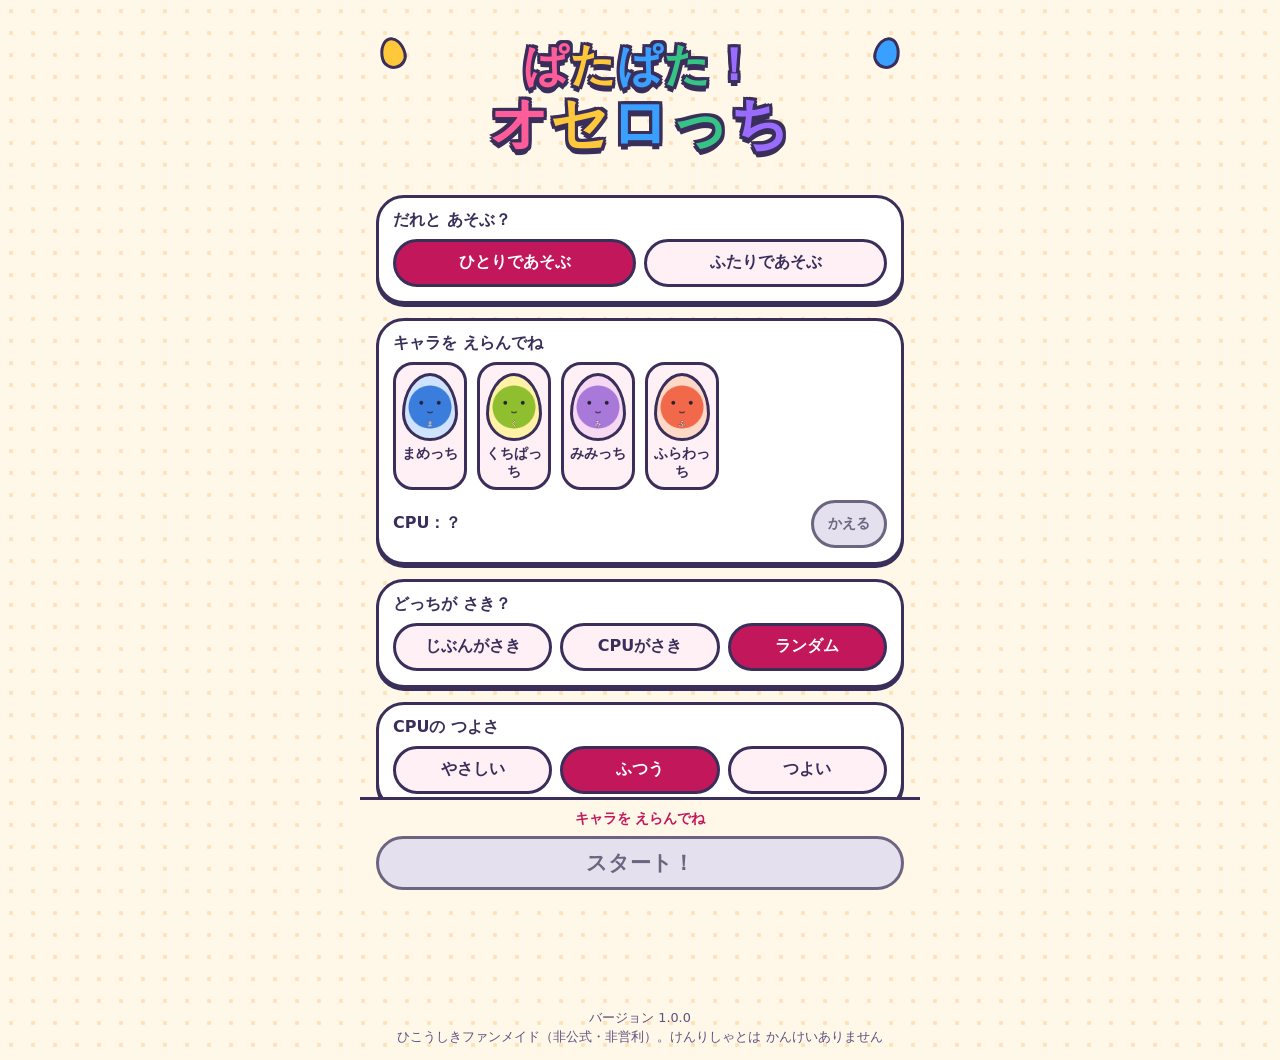
==== index.html @ 3e0c2473 "feat: 画面骨格とトップ画面を実装 Co-Authored-By: Claude Opus 5.5 <noreply@anthropic.com>" ====
<!DOCTYPE html>
<html lang="ja">
<head>
<meta charset="utf-8">
<meta name="viewport" content="width=device-width, initial-scale=1, viewport-fit=cover">
<link rel="icon" href="data:,">
<title>ぱたぱた！オセロっち</title>
<link rel="stylesheet" href="css/theme.css">
<link rel="stylesheet" href="css/base.css">
<link rel="stylesheet" href="css/top.css">
</head>
<body>
<main id="screen-top" class="screen"></main>
<main id="screen-game" class="screen" hidden></main>
<div id="modal-root"></div>
<script src="js/core/namespace.js"></script>
<script src="js/core/event-bus.js"></script>
<script src="js/core/storage.js"></script>
<script src="js/config/version.js"></script>
<script src="js/config/constants.js"></script>
<script src="js/data/characters.js"></script>
<script src="js/data/rulesets.js"></script>
<script src="js/engine/reversi-engine.js"></script>
<script src="js/engine/reversi-ai.js"></script>
<script src="js/game/reaction-engine.js"></script>
<script src="js/game/line-picker.js"></script>
<script src="js/game/game-controller.js"></script>
<script src="js/audio/sound-synthesizer.js"></script>
<script src="js/ui/character-manager.js"></script>
<script src="js/ui/effects.js"></script>
<script src="js/ui/ui-manager.js"></script>
<script src="js/main.js"></script>
<script>
  // Temporary: main.js is not implemented yet.
  Otc.UI.init({ onStart: function () {}, onResume: function () {}, onSoundToggle: function () {} });
</script>
</body>
</html>
---- css/theme.css ----
/* Theme variables. Every other CSS file uses only these (change the look here). */
:root {
  /* Pastel base */
  --bg: #fff7e8;
  --bg-dot: #ffe3b8;
  --surface: #ffffff;
  --surface-sub: #fff0f6;
  --ink: #3a2f5a;
  --ink-sub: #5d5280;
  --outline: #3a2f5a;

  /* Vivid accents */
  --accent-pink: #ff5c9a;
  --accent-blue: #3aa0ff;
  --accent-yellow: #ffc83a;
  --accent-green: #36c486;
  --accent-purple: #9a6bff;
  --on-accent: #3a2f5a;
  --on-accent-strong: #ffffff;
  --accent-pink-strong: #c2185b;

  /* Selection / state */
  --selected: #c2185b;
  --selected-bg: #ffe0ec;
  --disabled-bg: #e4e0ee;
  --disabled-ink: #6c6580;

  /* Board (used by the game screen) */
  --board: #8fe3c0;
  --board-line: #ffffff;
  --disc-black: #3a2f5a;
  --disc-white: #ffffff;

  /* Shape */
  --radius-s: 12px;
  --radius-m: 20px;
  --radius-l: 28px;
  --radius-round: 999px;
  --border-w: 3px;

  /* Shadow */
  --shadow-s: 0 3px 0 var(--outline);
  --shadow-m: 0 5px 0 var(--outline);
  --shadow-soft: 0 8px 20px rgba(58, 47, 90, 0.18);

  /* Animation times */
  --t-press: 90ms;
  --t-ui: 180ms;
  --t-pop: 600ms;
  --t-flip: 400ms;

  /* Font */
  --font: "Hiragino Maru Gothic ProN", "M PLUS Rounded 1c", "Yu Gothic UI", system-ui, sans-serif;

  /* Sizes */
  --tap-min: 48px;
  --content-max: 560px;
}
---- css/base.css ----
* { box-sizing: border-box; }
html, body {
  margin: 0;
  height: 100%;
}
body {
  font-family: var(--font);
  color: var(--ink);
  background-color: var(--bg);
  background-image: radial-gradient(var(--bg-dot) 2px, transparent 2.5px);
  background-size: 22px 22px;
  touch-action: manipulation;
  -webkit-text-size-adjust: 100%;
  -webkit-tap-highlight-color: transparent;
}
[hidden] { display: none !important; }

.screen {
  min-height: 100vh;
  min-height: 100dvh;
  padding-top: env(safe-area-inset-top);
  padding-right: env(safe-area-inset-right);
  padding-bottom: env(safe-area-inset-bottom);
  padding-left: env(safe-area-inset-left);
}

/* Puni-button: thick outline, squishes when pressed */
.btn {
  font: inherit;
  font-weight: 800;
  color: var(--on-accent);
  background: var(--accent-yellow);
  border: var(--border-w) solid var(--outline);
  border-radius: var(--radius-round);
  box-shadow: var(--shadow-m);
  min-width: var(--tap-min);
  min-height: var(--tap-min);
  padding: 8px 20px;
  cursor: pointer;
  touch-action: manipulation;
  transition: transform var(--t-press) ease, box-shadow var(--t-press) ease;
}
.btn:active:not(:disabled) {
  transform: scale(0.94, 0.88) translateY(3px);
  box-shadow: 0 1px 0 var(--outline);
}
.btn:focus-visible, .choice:focus-visible, .card:focus-visible {
  outline: 4px solid var(--accent-blue);
  outline-offset: 3px;
}
.btn:disabled {
  background: var(--disabled-bg);
  color: var(--disabled-ink);
  border-color: var(--disabled-ink);
  box-shadow: none;
  cursor: not-allowed;
}
.btn-main { background: var(--accent-pink-strong); color: var(--on-accent-strong); font-size: 1.3rem; padding: 10px 28px; }
.btn-sub { background: var(--accent-green); }
.btn-small { padding: 6px 14px; font-size: 0.9rem; box-shadow: var(--shadow-s); }

/* Modal */
#modal-root:empty { display: none; }
.modal-back {
  position: fixed;
  inset: 0;
  z-index: 100;
  display: flex;
  align-items: center;
  justify-content: center;
  padding: 16px;
  background: rgba(58, 47, 90, 0.55);
}
.modal {
  width: 100%;
  max-width: 420px;
  max-height: 90dvh;
  overflow-y: auto;
  background: var(--surface);
  border: var(--border-w) solid var(--outline);
  border-radius: var(--radius-l);
  box-shadow: var(--shadow-soft);
  padding: 20px;
}
.modal h2 { margin: 0 0 12px; font-size: 1.3rem; text-align: center; }
.modal ul { margin: 0 0 16px; padding-left: 1.2em; line-height: 1.8; }
.modal .modal-actions { display: flex; justify-content: center; gap: 12px; }

@media (prefers-reduced-motion: reduce) {
  * { animation: none !important; transition: none !important; }
}
---- css/top.css ----
#screen-top { display: flex; justify-content: center; }
.top-wrap {
  width: 100%;
  max-width: var(--content-max);
  padding: 12px 16px 0;
  display: flex;
  flex-direction: column;
  gap: 14px;
}

/* Pop logo made of CSS */
.logo { text-align: center; padding: 6px 0 2px; position: relative; }
.logo-line { display: block; font-weight: 900; line-height: 1.15; letter-spacing: 0.02em; }
.logo-line.l1 { font-size: clamp(1.9rem, 9vw, 2.8rem); }
.logo-line.l2 { font-size: clamp(2.3rem, 11vw, 3.6rem); }
.logo-ch {
  display: inline-block;
  text-shadow:
    -3px -3px 0 var(--outline), 3px -3px 0 var(--outline), -3px 3px 0 var(--outline), 3px 3px 0 var(--outline),
    0 -3px 0 var(--outline), 0 3px 0 var(--outline), -3px 0 0 var(--outline), 3px 0 0 var(--outline),
    0 6px 0 var(--outline);
  animation: logo-pop var(--t-pop) ease-out both, logo-bob 2.4s ease-in-out infinite;
  animation-delay: calc(var(--i) * 60ms), calc(1s + var(--i) * 120ms);
}
.logo-ch.c0 { color: var(--accent-pink); }
.logo-ch.c1 { color: var(--accent-yellow); }
.logo-ch.c2 { color: var(--accent-blue); }
.logo-ch.c3 { color: var(--accent-green); }
.logo-ch.c4 { color: var(--accent-purple); }
.logo-egg {
  position: absolute; top: 4px; width: 26px; height: 32px;
  border: var(--border-w) solid var(--outline);
  border-radius: 50% 50% 50% 50% / 60% 60% 40% 40%;
}
.logo-egg.left { left: 4px; transform: rotate(-14deg); background: var(--accent-yellow); }
.logo-egg.right { right: 4px; transform: rotate(14deg); background: var(--accent-blue); }
.logo img { max-width: 100%; max-height: 120px; }
@keyframes logo-pop {
  0% { transform: scale(0) rotate(-20deg); opacity: 0; }
  70% { transform: scale(1.25) rotate(6deg); opacity: 1; }
  100% { transform: scale(1) rotate(0); opacity: 1; }
}
@keyframes logo-bob {
  0%, 100% { transform: translateY(0); }
  50% { transform: translateY(-4px); }
}

/* Section panel */
.panel {
  background: var(--surface);
  border: var(--border-w) solid var(--outline);
  border-radius: var(--radius-l);
  box-shadow: var(--shadow-s);
  padding: 12px 14px 14px;
}
.panel-title { margin: 0 0 8px; font-size: 1rem; font-weight: 800; color: var(--ink); }
.panel-note { margin: 8px 0 0; font-size: 0.9rem; color: var(--ink-sub); }

/* Choice buttons (radio-like) */
.choices { display: flex; flex-wrap: wrap; gap: 8px; }
.choice {
  flex: 1 1 0;
  min-width: 0;
  min-height: var(--tap-min);
  font: inherit;
  font-weight: 800;
  color: var(--ink);
  background: var(--surface-sub);
  border: var(--border-w) solid var(--outline);
  border-radius: var(--radius-round);
  padding: 6px 6px;
  cursor: pointer;
  touch-action: manipulation;
  transition: transform var(--t-press) ease;
}
.choice:active:not(:disabled) { transform: scale(0.94, 0.88); }
.choice[aria-checked="true"] { background: var(--selected); color: var(--on-accent-strong); }
.choice:disabled {
  background: var(--disabled-bg);
  color: var(--disabled-ink);
  border-color: var(--disabled-ink);
  cursor: not-allowed;
}
.choice[aria-checked="true"]:disabled { background: var(--disabled-ink); color: var(--disabled-bg); }

/* Character cards */
.cards { display: grid; grid-template-columns: repeat(auto-fill, minmax(68px, 1fr)); gap: 10px; }
.card {
  font: inherit;
  display: flex;
  flex-direction: column;
  align-items: center;
  gap: 4px;
  padding: 8px 4px 6px;
  color: var(--ink);
  background: var(--surface-sub);
  border: var(--border-w) solid var(--outline);
  border-radius: var(--radius-m);
  cursor: pointer;
  touch-action: manipulation;
  transition: transform var(--t-press) ease;
}
.card:active:not(:disabled) { transform: scale(0.94, 0.9); }
.card-img {
  width: 56px; height: 68px;
  display: flex; align-items: center; justify-content: center;
  background: var(--surface);
  border: var(--border-w) solid var(--outline);
  border-radius: 50% 50% 50% 50% / 60% 60% 40% 40%;
  overflow: hidden;
}
.card-img .char-img { width: 100%; height: 100%; object-fit: contain; }
.css-disc { position: relative; width: 100%; height: 100%; display: flex; align-items: center; justify-content: center; border: var(--border-w) solid; border-radius: 50%; }
.css-disc-face { font-size: 0.75rem; font-weight: 800; color: var(--ink); }
.css-disc-initial { position: absolute; bottom: 4px; font-size: 0.8rem; font-weight: 800; color: var(--ink); }
.card-name { font-weight: 800; font-size: 0.85rem; }
.card[aria-checked="true"] { background: var(--selected-bg); border-color: var(--selected); box-shadow: 0 0 0 3px var(--selected); }
.card:disabled { background: var(--disabled-bg); color: var(--disabled-ink); border-color: var(--disabled-ink); cursor: not-allowed; }
.card:disabled .card-img { filter: grayscale(1); opacity: 0.55; }

.cpu-row { display: flex; align-items: center; justify-content: space-between; gap: 10px; margin-top: 10px; }
.cpu-name { font-weight: 800; }

/* Bottom action bar */
.actions {
  position: sticky;
  bottom: 0;
  margin: 0 -16px;
  padding: 10px 16px calc(10px + env(safe-area-inset-bottom));
  background: var(--bg);
  border-top: var(--border-w) solid var(--outline);
  display: flex;
  flex-direction: column;
  gap: 8px;
  z-index: 5;
}
.reason { margin: 0; min-height: 1.3em; text-align: center; font-weight: 800; color: var(--accent-pink-strong); font-size: 0.85rem; }
.actions-row { display: flex; gap: 10px; }
.actions-row .btn { flex: 1; }

.sub-row { display: flex; gap: 10px; justify-content: center; flex-wrap: wrap; }

.footer { text-align: center; font-size: 0.8rem; color: var(--ink-sub); line-height: 1.5; padding: 4px 4px 14px; }

@media (orientation: landscape) and (max-height: 500px) {
  .logo-line.l1 { font-size: 1.5rem; }
  .logo-line.l2 { font-size: 1.9rem; }
  .logo-egg { display: none; }
}
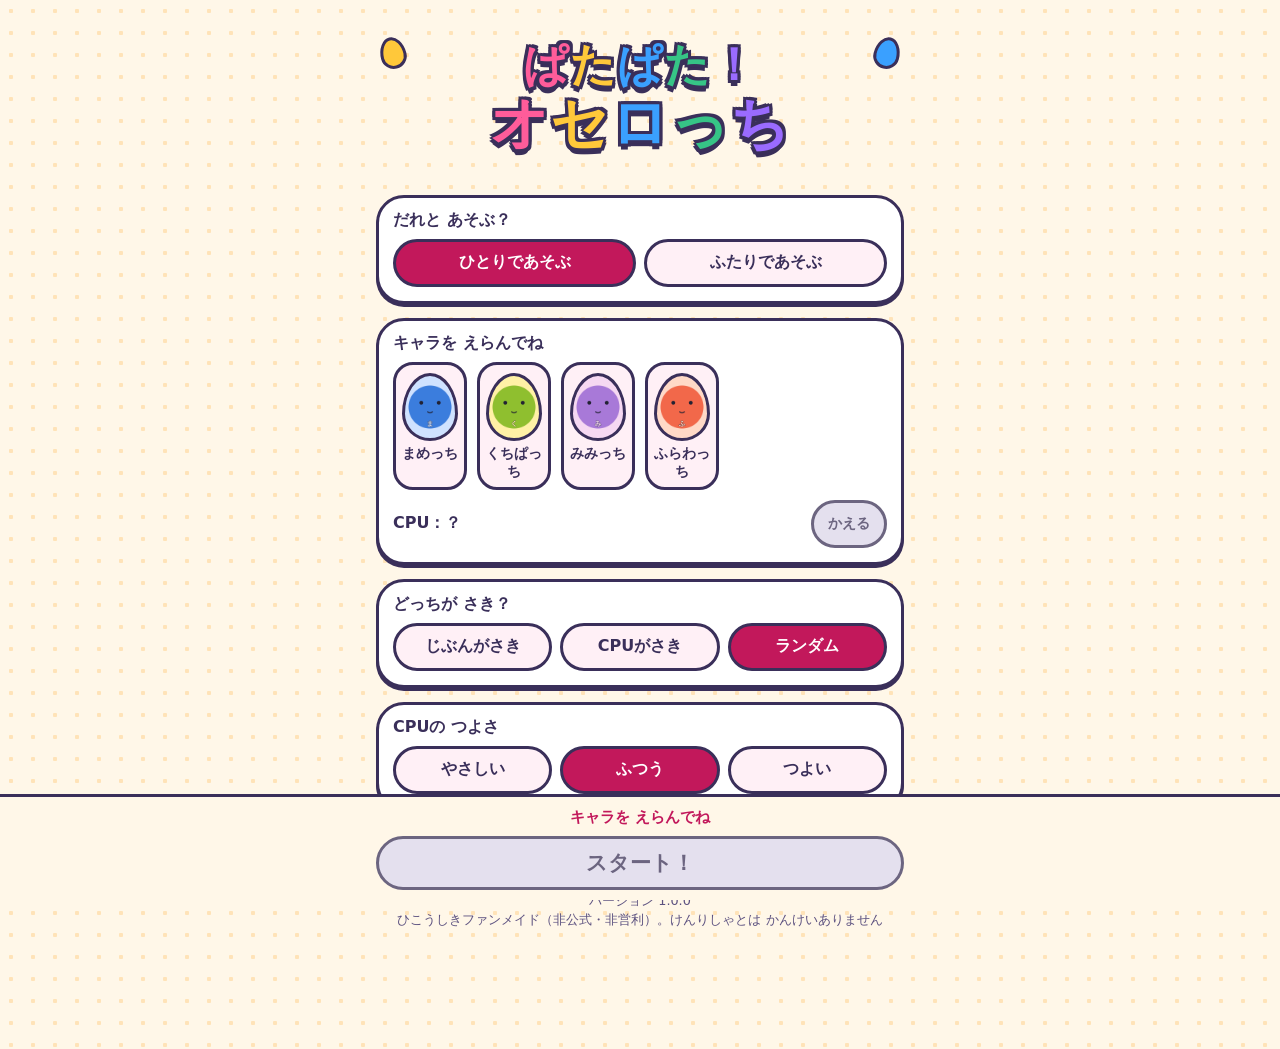
==== commit 1f62382c: "feat: プレイ画面と石の返るアニメーションを実装 Co-Authored-By: Claude Opus 5.5 <noreply@anthropic.com>" ====
--- a/index.html
+++ b/index.html
@@ -8,6 +8,7 @@
 <link rel="stylesheet" href="css/theme.css">
 <link rel="stylesheet" href="css/base.css">
 <link rel="stylesheet" href="css/top.css">
+<link rel="stylesheet" href="css/game.css">
 </head>
 <body>
 <main id="screen-top" class="screen"></main>
@@ -31,8 +32,16 @@
 <script src="js/ui/ui-manager.js"></script>
 <script src="js/main.js"></script>
 <script>
-  // Temporary: main.js is not implemented yet.
-  Otc.UI.init({ onStart: function () {}, onResume: function () {}, onSoundToggle: function () {} });
+  // TEMP (Task 14): main.js replaces this block (creates the controller and wires start / resume).
+  (function () {
+    var ctrl = Otc.GameController.create({});
+    Otc.UI.init({
+      onStart: function (settings) { Otc.UI.bindGame(ctrl); ctrl.start(settings); },
+      onResume: function () { Otc.UI.bindGame(ctrl); ctrl.restore(); },
+      onSoundToggle: function () {}
+    });
+    window.__ctrl = ctrl;
+  })();
 </script>
 </body>
 </html>
--- a/css/theme.css
+++ b/css/theme.css
@@ -31,6 +31,12 @@
   --disc-black: #3a2f5a;
   --disc-white: #ffffff;
 
+  --board-edge: #5fc9a0;
+  --legal-dot: rgba(58, 47, 90, 0.4);
+  --assist-ring: #ffc83a;
+  --last-mark: #ff5c9a;
+  --glow: rgba(255, 200, 58, 0.75);
+
   /* Shape */
   --radius-s: 12px;
   --radius-m: 20px;
@@ -41,6 +47,7 @@
   /* Shadow */
   --shadow-s: 0 3px 0 var(--outline);
   --shadow-m: 0 5px 0 var(--outline);
+  --overlay: rgba(58, 47, 90, 0.55);
   --shadow-soft: 0 8px 20px rgba(58, 47, 90, 0.18);
 
   /* Animation times */
@@ -48,6 +55,13 @@
   --t-ui: 180ms;
   --t-pop: 600ms;
   --t-flip: 400ms;
+  --t-place: 260ms;
+  --t-glow: 1.6s;
+  --t-sparkle: 1.2s;
+  --logo-bob-dur: 2.4s;
+  --logo-bob-delay: 1s;
+  --logo-pop-stagger: 60ms;
+  --logo-bob-stagger: 120ms;
 
   /* Font */
   --font: "Hiragino Maru Gothic ProN", "M PLUS Rounded 1c", "Yu Gothic UI", system-ui, sans-serif;
@@ -55,4 +69,19 @@
   /* Sizes */
   --tap-min: 48px;
   --content-max: 560px;
+  --modal-max-w: 420px;
+  --modal-max-h: 90dvh;
+  --logo-max-h: 120px;
+  --gap: 8px;
+  --panel-h: 88px;
+  --controls-h: 64px;
+  --board-gap: 2px;
+  --board-max: 760px;
+  --panel-w-max: 280px;
+  --panel-w-min: 150px;
+  --avatar-size: 64px;
+  --disc-inset: 8%;
+  --disc-ring: 3px;
+  --flip-perspective: 500px;
+  --pass-banner-w: 80%;
 }
--- a/css/base.css
+++ b/css/base.css
@@ -69,12 +69,12 @@
   align-items: center;
   justify-content: center;
   padding: 16px;
-  background: rgba(58, 47, 90, 0.55);
+  background: var(--overlay);
 }
 .modal {
   width: 100%;
-  max-width: 420px;
-  max-height: 90dvh;
+  max-width: var(--modal-max-w);
+  max-height: var(--modal-max-h);
   overflow-y: auto;
   background: var(--surface);
   border: var(--border-w) solid var(--outline);
--- a/css/top.css
+++ b/css/top.css
@@ -1,7 +1,9 @@
-#screen-top { display: flex; justify-content: center; }
+#screen-top { display: flex; flex-direction: column; padding-bottom: 0; }
 .top-wrap {
   width: 100%;
   max-width: var(--content-max);
+  margin: 0 auto;
+  flex: 1;
   padding: 12px 16px 0;
   display: flex;
   flex-direction: column;
@@ -19,8 +21,8 @@
     -3px -3px 0 var(--outline), 3px -3px 0 var(--outline), -3px 3px 0 var(--outline), 3px 3px 0 var(--outline),
     0 -3px 0 var(--outline), 0 3px 0 var(--outline), -3px 0 0 var(--outline), 3px 0 0 var(--outline),
     0 6px 0 var(--outline);
-  animation: logo-pop var(--t-pop) ease-out both, logo-bob 2.4s ease-in-out infinite;
-  animation-delay: calc(var(--i) * 60ms), calc(1s + var(--i) * 120ms);
+  animation: logo-pop var(--t-pop) ease-out both, logo-bob var(--logo-bob-dur) ease-in-out infinite;
+  animation-delay: calc(var(--i) * var(--logo-pop-stagger)), calc(var(--logo-bob-delay) + var(--i) * var(--logo-bob-stagger));
 }
 .logo-ch.c0 { color: var(--accent-pink); }
 .logo-ch.c1 { color: var(--accent-yellow); }
@@ -34,7 +36,7 @@
 }
 .logo-egg.left { left: 4px; transform: rotate(-14deg); background: var(--accent-yellow); }
 .logo-egg.right { right: 4px; transform: rotate(14deg); background: var(--accent-blue); }
-.logo img { max-width: 100%; max-height: 120px; }
+.logo img { max-width: 100%; max-height: var(--logo-max-h); }
 @keyframes logo-pop {
   0% { transform: scale(0) rotate(-20deg); opacity: 0; }
   70% { transform: scale(1.25) rotate(6deg); opacity: 1; }
@@ -125,8 +127,7 @@
 .actions {
   position: sticky;
   bottom: 0;
-  margin: 0 -16px;
-  padding: 10px 16px calc(10px + env(safe-area-inset-bottom));
+  padding: 10px max(16px, calc((100% - var(--content-max)) / 2 + 16px)) calc(10px + env(safe-area-inset-bottom));
   background: var(--bg);
   border-top: var(--border-w) solid var(--outline);
   display: flex;
@@ -134,7 +135,7 @@
   gap: 8px;
   z-index: 5;
 }
-.reason { margin: 0; min-height: 1.3em; text-align: center; font-weight: 800; color: var(--accent-pink-strong); font-size: 0.85rem; }
+.reason { margin: 0; min-height: 1.3em; text-align: center; font-weight: 800; color: var(--accent-pink-strong); font-size: 0.95rem; }
 .actions-row { display: flex; gap: 10px; }
 .actions-row .btn { flex: 1; }
 
--- a/css/game.css
+++ b/css/game.css
@@ -0,0 +1,266 @@
+/* Play screen. Colors, sizes and times come from theme.css variables. */
+#screen-game {
+  height: 100vh;
+  height: 100dvh;
+  overflow: hidden;
+  overscroll-behavior: none;
+  -webkit-user-select: none;
+  user-select: none;
+  -webkit-touch-callout: none;
+}
+
+.game {
+  --board-size: min(
+    calc(100vw - 2 * var(--gap) - env(safe-area-inset-left) - env(safe-area-inset-right)),
+    calc(100dvh - 2 * var(--panel-h) - var(--controls-h) - 5 * var(--gap) - env(safe-area-inset-top) - env(safe-area-inset-bottom)),
+    var(--board-max)
+  );
+  height: 100%;
+  display: grid;
+  grid-template-columns: var(--board-size);
+  grid-template-rows: var(--panel-h) var(--board-size) var(--panel-h) var(--controls-h);
+  grid-template-areas: "p2" "board" "p1" "controls";
+  gap: var(--gap);
+  justify-content: center;
+  align-content: center;
+}
+.game .side-p1 { grid-area: p1; }
+.game .side-p2 { grid-area: p2; }
+.game .board-wrap { grid-area: board; }
+.game .controls { grid-area: controls; }
+
+/* Character panel */
+.char-panel {
+  position: relative;
+  display: flex;
+  align-items: center;
+  gap: 10px;
+  min-width: 0;
+  padding: 6px 10px;
+  background: var(--surface);
+  border: var(--border-w) solid var(--outline);
+  border-radius: var(--radius-m);
+  transition: transform var(--t-ui) ease, box-shadow var(--t-ui) ease;
+}
+.char-panel::after {
+  content: "";
+  position: absolute;
+  inset: -6px;
+  border-radius: calc(var(--radius-m) + 6px);
+  box-shadow: 0 0 14px 4px var(--glow);
+  opacity: 0;
+  pointer-events: none;
+  transition: opacity var(--t-ui) ease;
+}
+.char-panel.turn { transform: scale(1.03); box-shadow: var(--shadow-m); }
+.char-panel.turn::after { opacity: 1; animation: glow-pulse var(--t-glow) ease-in-out infinite; }
+.avatar {
+  flex: none;
+  width: var(--avatar-size);
+  height: var(--avatar-size);
+  border: var(--border-w) solid var(--outline);
+  border-radius: 50%;
+  overflow: hidden;
+}
+.avatar .char-img { display: block; width: 100%; height: 100%; object-fit: cover; }
+.panel-info { flex: none; display: flex; flex-direction: column; align-items: flex-start; min-width: 0; }
+.panel-tag { font-size: 0.75rem; font-weight: 800; color: var(--ink-sub); }
+.panel-name { font-size: 1.05rem; font-weight: 800; white-space: nowrap; }
+.panel-count { font-size: 1.5rem; font-weight: 900; line-height: 1.1; }
+.panel-count small { font-size: 0.75rem; font-weight: 800; margin-left: 2px; }
+.turn-mark {
+  visibility: hidden;
+  font-size: 0.75rem;
+  font-weight: 800;
+  padding: 0 8px;
+  border-radius: var(--radius-round);
+  background: var(--accent-yellow);
+  color: var(--on-accent);
+}
+.char-panel.turn .turn-mark { visibility: visible; }
+.bubble-slot { flex: 1; min-width: 0; position: relative; align-self: stretch; }
+.char-panel.thinking .avatar { border-style: dashed; }
+.help-btn {
+  position: absolute;
+  top: 2px;
+  right: 2px;
+  min-width: 44px;
+  min-height: 44px;
+  padding: 0;
+  font-size: 1.2rem;
+  box-shadow: var(--shadow-s);
+}
+
+/* Board */
+.board-wrap { position: relative; width: var(--board-size); height: var(--board-size); }
+.board {
+  --n: 8;
+  width: 100%;
+  height: 100%;
+  display: grid;
+  grid-template-columns: repeat(var(--n), minmax(0, 1fr));
+  grid-template-rows: repeat(var(--n), minmax(0, 1fr));
+  gap: var(--board-gap);
+  background: var(--board-line);
+  border-radius: var(--radius-s);
+  box-shadow: 0 0 0 var(--border-w) var(--outline), var(--shadow-m);
+  overflow: hidden;
+  -webkit-touch-callout: none;
+  -webkit-user-select: none;
+  user-select: none;
+  touch-action: manipulation;
+}
+.cell {
+  position: relative;
+  display: block;
+  min-width: 0;
+  min-height: 0;
+  padding: 0;
+  margin: 0;
+  border: 0;
+  border-radius: 0;
+  background: var(--board);
+  font: inherit;
+  cursor: pointer;
+  perspective: var(--flip-perspective);
+  -webkit-touch-callout: none;
+  touch-action: manipulation;
+}
+.board.is-busy .cell { cursor: progress; }
+.cell:focus-visible { outline: 3px solid var(--accent-blue); outline-offset: -3px; z-index: 2; }
+
+.disc {
+  position: absolute;
+  inset: var(--disc-inset);
+  --rot: 0deg;
+  transform: rotateY(var(--rot));
+  transform-style: preserve-3d;
+  transition: transform var(--t-flip) ease;
+  pointer-events: none;
+}
+.disc.side-b { --rot: 180deg; }
+.disc.flipping { z-index: 1; }
+.disc.instant { transition: none; }
+.disc.placed { animation: disc-place var(--t-place) ease-out both; }
+.face {
+  position: absolute;
+  inset: 0;
+  border-radius: 50%;
+  overflow: hidden;
+  border: var(--disc-ring) solid var(--ring);
+  background: var(--ring-bg);
+  -webkit-backface-visibility: hidden;
+  backface-visibility: hidden;
+}
+.face.back { transform: rotateY(180deg); }
+.face .char-img { display: block; width: 100%; height: 100%; object-fit: cover; }
+.face .css-disc { border-width: 0; }
+
+.cell.legal::before {
+  content: "";
+  position: absolute;
+  left: 38%;
+  top: 38%;
+  width: 24%;
+  height: 24%;
+  border-radius: 50%;
+  background: var(--legal-dot);
+}
+.cell.assist::after {
+  content: "";
+  position: absolute;
+  inset: 3px;
+  border: 3px solid var(--assist-ring);
+  border-radius: var(--radius-s);
+  animation: sparkle var(--t-sparkle) ease-in-out infinite;
+  pointer-events: none;
+}
+.cell.last .disc::after {
+  content: "";
+  position: absolute;
+  right: -2px;
+  top: -2px;
+  width: 22%;
+  height: 22%;
+  border-radius: 50%;
+  background: var(--last-mark);
+  border: 2px solid var(--surface);
+  transform: translateZ(1px);
+}
+
+/* Pass banner */
+.pass-banner {
+  position: absolute;
+  left: 50%;
+  top: 50%;
+  width: var(--pass-banner-w);
+  min-height: var(--tap-min);
+  transform: translate(-50%, -50%);
+  padding: 14px 12px;
+  font: inherit;
+  font-size: 1.25rem;
+  font-weight: 900;
+  color: var(--on-accent-strong);
+  background: var(--accent-pink-strong);
+  border: var(--border-w) solid var(--outline);
+  border-radius: var(--radius-l);
+  box-shadow: var(--shadow-m);
+  cursor: pointer;
+  z-index: 5;
+}
+.pass-banner small { display: block; font-size: 0.8rem; font-weight: 700; }
+
+/* Controls */
+.controls { display: grid; grid-template-columns: repeat(6, minmax(0, 1fr)); gap: 6px; }
+.ctl {
+  display: flex;
+  flex-direction: column;
+  align-items: center;
+  justify-content: center;
+  gap: 0;
+  min-width: var(--tap-min);
+  min-height: var(--tap-min);
+  padding: 2px;
+  font-size: 0.7rem;
+  line-height: 1.15;
+  box-shadow: var(--shadow-s);
+  border-radius: var(--radius-m);
+}
+.ctl .ico { font-size: 1.3rem; line-height: 1.1; }
+.ctl[aria-pressed="true"] { background: var(--selected-bg); border-color: var(--selected); color: var(--selected); }
+
+/* Result / confirm modal additions */
+.modal .result-title { font-size: 2rem; margin: 4px 0; }
+.modal .result-score { text-align: center; font-size: 1.2rem; font-weight: 800; margin: 0 0 16px; }
+.modal .modal-actions { flex-wrap: wrap; }
+.modal p.confirm-msg { text-align: center; font-size: 1.1rem; font-weight: 800; margin: 0 0 16px; }
+
+@keyframes glow-pulse { 0%, 100% { opacity: 0.55; } 50% { opacity: 1; } }
+@keyframes sparkle { 0%, 100% { opacity: 0.35; } 50% { opacity: 1; } }
+@keyframes disc-place {
+  from { transform: rotateY(var(--rot)) scale(0.3); opacity: 0; }
+  to { transform: rotateY(var(--rot)) scale(1); opacity: 1; }
+}
+
+/* Landscape and desktop: left = 1P, center = board, right = 2P, buttons under the board */
+@media (orientation: landscape) {
+  .game {
+    --controls-h: 56px;
+    --avatar-size: clamp(56px, 22vmin, 160px);
+    --board-size: min(
+      calc(100dvh - var(--controls-h) - 3 * var(--gap) - env(safe-area-inset-top) - env(safe-area-inset-bottom)),
+      calc(100vw - 2 * var(--panel-w-min) - 4 * var(--gap) - env(safe-area-inset-left) - env(safe-area-inset-right)),
+      var(--board-max)
+    );
+    grid-template-columns: minmax(0, var(--panel-w-max)) var(--board-size) minmax(0, var(--panel-w-max));
+    grid-template-rows: var(--board-size) var(--controls-h);
+    grid-template-areas: "p1 board p2" "p1 controls p2";
+    align-content: center;
+    padding-inline: var(--gap);
+  }
+  .game .side-p1, .game .side-p2 { align-self: center; }
+  .char-panel { flex-direction: column; justify-content: flex-start; gap: 4px; padding: 8px; text-align: center; }
+  .panel-info { align-items: center; }
+  .bubble-slot { flex: none; align-self: stretch; min-height: 2.5em; }
+  .help-btn { top: 2px; right: 2px; }
+}
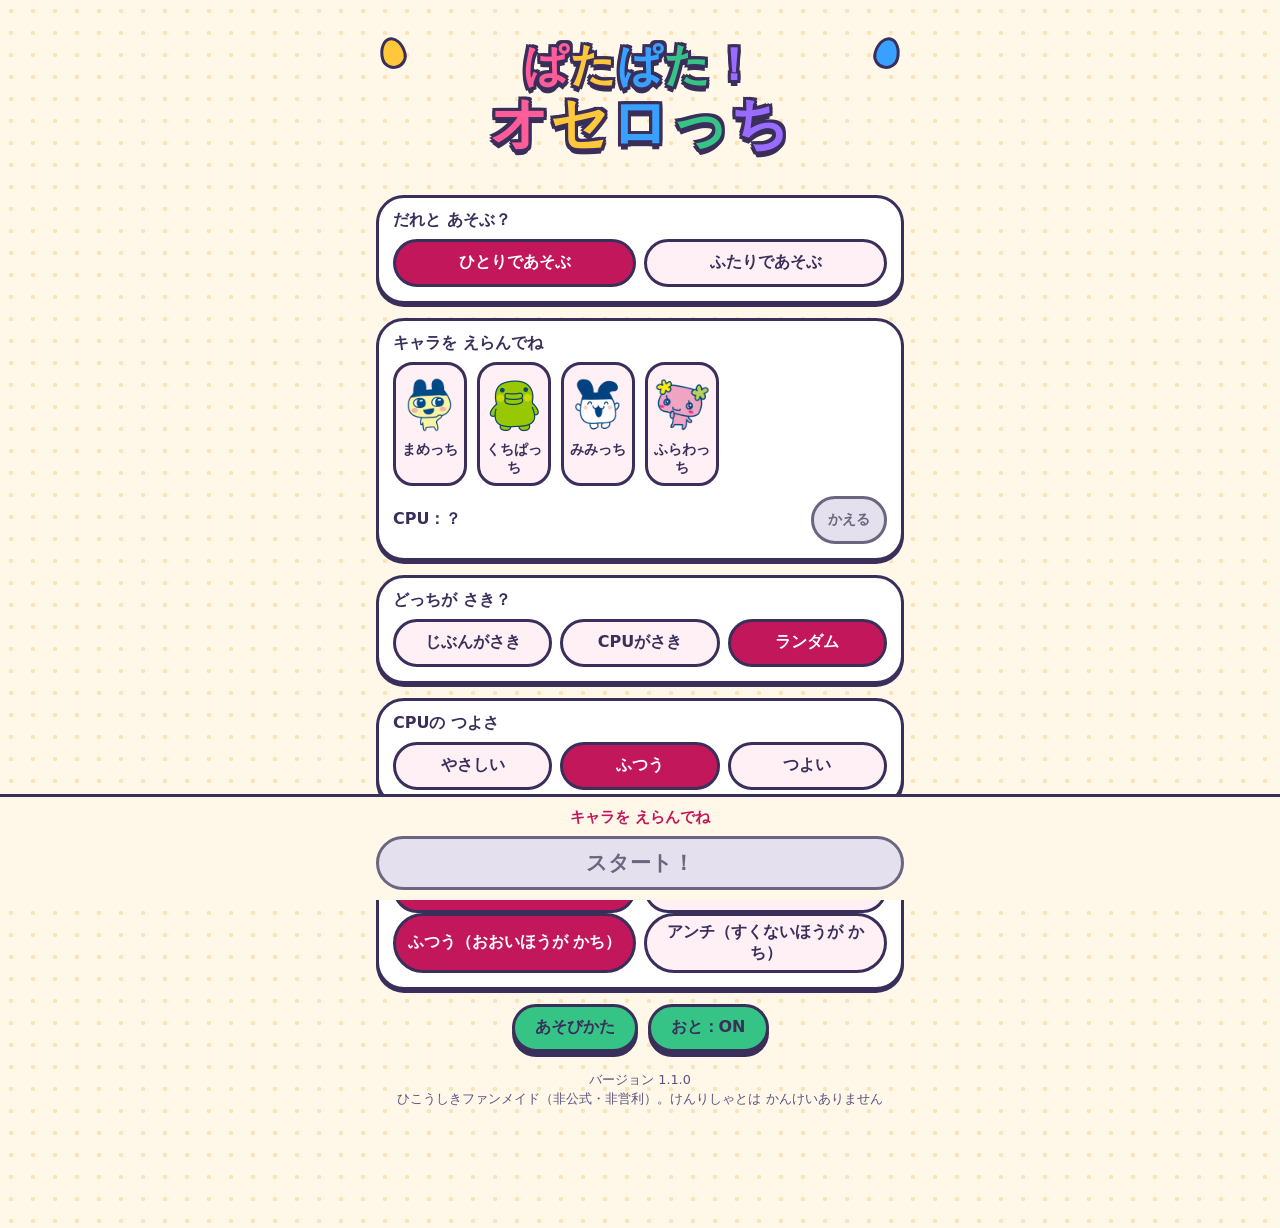
==== commit 3aef09fd: "feat: 4人対戦のルール（FourEngine）を追加 Co-Authored-By: Claude Opus 5.5 <noreply@anthropic.com>" ====
--- a/index.html
+++ b/index.html
@@ -9,6 +9,7 @@
 <link rel="stylesheet" href="css/base.css">
 <link rel="stylesheet" href="css/top.css">
 <link rel="stylesheet" href="css/game.css">
+<link rel="stylesheet" href="css/effects.css">
 </head>
 <body>
 <main id="screen-top" class="screen"></main>
@@ -23,6 +24,7 @@
 <script src="js/data/rulesets.js"></script>
 <script src="js/engine/reversi-engine.js"></script>
 <script src="js/engine/reversi-ai.js"></script>
+<script src="js/engine/four-engine.js"></script>
 <script src="js/game/reaction-engine.js"></script>
 <script src="js/game/line-picker.js"></script>
 <script src="js/game/game-controller.js"></script>
@@ -31,17 +33,5 @@
 <script src="js/ui/effects.js"></script>
 <script src="js/ui/ui-manager.js"></script>
 <script src="js/main.js"></script>
-<script>
-  // TEMP (Task 14): main.js replaces this block (creates the controller and wires start / resume).
-  (function () {
-    var ctrl = Otc.GameController.create({});
-    Otc.UI.init({
-      onStart: function (settings) { Otc.UI.bindGame(ctrl); ctrl.start(settings); },
-      onResume: function () { Otc.UI.bindGame(ctrl); ctrl.restore(); },
-      onSoundToggle: function () {}
-    });
-    window.__ctrl = ctrl;
-  })();
-</script>
 </body>
 </html>
--- a/css/theme.css
+++ b/css/theme.css
@@ -36,6 +36,9 @@
   --assist-ring: #ffc83a;
   --last-mark: #ff5c9a;
   --glow: rgba(255, 200, 58, 0.75);
+  --glow-shadow: inset 0 0 18px 6px var(--glow);
+  --turn-bg: #fff6d6;
+  --turn-ring: 5px;
 
   /* Shape */
   --radius-s: 12px;
@@ -84,4 +87,34 @@
   --disc-ring: 3px;
   --flip-perspective: 500px;
   --pass-banner-w: 80%;
+
+  /* Emotion effects */
+  --fx-gold: #ffc83a;
+  --fx-gold-light: #fff2b0;
+  --fx-anger: #ff3b3b;
+  --fx-flash: rgba(255, 40, 40, 0.45);
+  --fx-flash-reduced: rgba(255, 40, 40, 0.15);
+  --fx-dim: rgba(30, 30, 70, 0.5);
+  --fx-rain: #8fc8ff;
+  --fx-sweat: #7fd0ff;
+  --fx-bubble-bg: #ffffff;
+  --fx-z: 50;
+  --fx-fade: 300ms;
+  --fx-flash-dur: 900ms;
+  --fx-flash-dur-reduced: 1800ms;
+  --fx-shake-dur: 1200ms;
+  --fx-shake-amp: 6px;
+  --fx-burst: 1400ms;
+  --fx-rain-dur: 900ms;
+  --fx-sweat-dur: 1400ms;
+  --fx-bounce-dur: 700ms;
+  --fx-dots-dur: 1.2s;
+  --fx-particle-size: 10px;
+  --fx-spark-size: 16px;
+  --fx-burst-flash-size: 70px;
+  --fx-burst-flash-dur: 500ms;
+  --fx-anger-dur: 1600ms;
+  --help-reserve: 44px;
+  --fx-anger-size: 44px;
+  --fx-bubble-fade: 250ms;
 }
--- a/css/top.css
+++ b/css/top.css
@@ -104,12 +104,8 @@
 }
 .card:active:not(:disabled) { transform: scale(0.94, 0.9); }
 .card-img {
-  width: 56px; height: 68px;
+  width: 64px; height: 64px;
   display: flex; align-items: center; justify-content: center;
-  background: var(--surface);
-  border: var(--border-w) solid var(--outline);
-  border-radius: 50% 50% 50% 50% / 60% 60% 40% 40%;
-  overflow: hidden;
 }
 .card-img .char-img { width: 100%; height: 100%; object-fit: contain; }
 .css-disc { position: relative; width: 100%; height: 100%; display: flex; align-items: center; justify-content: center; border: var(--border-w) solid; border-radius: 50%; }
--- a/css/game.css
+++ b/css/game.css
@@ -40,26 +40,26 @@
   background: var(--surface);
   border: var(--border-w) solid var(--outline);
   border-radius: var(--radius-m);
-  transition: transform var(--t-ui) ease, box-shadow var(--t-ui) ease;
+  transition: background-color var(--t-ui) ease, box-shadow var(--t-ui) ease;
 }
 .char-panel::after {
   content: "";
   position: absolute;
-  inset: -6px;
-  border-radius: calc(var(--radius-m) + 6px);
-  box-shadow: 0 0 14px 4px var(--glow);
+  inset: 0;
+  border-radius: inherit;
+  box-shadow: var(--glow-shadow);
   opacity: 0;
   pointer-events: none;
   transition: opacity var(--t-ui) ease;
 }
-.char-panel.turn { transform: scale(1.03); box-shadow: var(--shadow-m); }
+.char-panel.turn { background: var(--turn-bg); border-color: var(--accent-yellow); box-shadow: inset 0 0 0 var(--turn-ring) var(--accent-yellow); }
 .char-panel.turn::after { opacity: 1; animation: glow-pulse var(--t-glow) ease-in-out infinite; }
 .avatar {
   flex: none;
   width: var(--avatar-size);
   height: var(--avatar-size);
   border: var(--border-w) solid var(--outline);
-  border-radius: 50%;
+  border-radius: var(--radius-s);
   overflow: hidden;
 }
 .avatar .char-img { display: block; width: 100%; height: 100%; object-fit: cover; }
@@ -70,9 +70,10 @@
 .panel-count small { font-size: 0.75rem; font-weight: 800; margin-left: 2px; }
 .turn-mark {
   visibility: hidden;
-  font-size: 0.75rem;
-  font-weight: 800;
-  padding: 0 8px;
+  font-size: 0.95rem;
+  font-weight: 900;
+  padding: 2px 14px;
+  border: 2px solid var(--outline);
   border-radius: var(--radius-round);
   background: var(--accent-yellow);
   color: var(--on-accent);
@@ -141,7 +142,7 @@
 .disc.side-b { --rot: 180deg; }
 .disc.flipping { z-index: 1; }
 .disc.instant { transition: none; }
-.disc.placed { animation: disc-place var(--t-place) ease-out both; }
+.disc.placed { animation: disc-place var(--t-place) ease-out backwards; }
 .face {
   position: absolute;
   inset: 0;
@@ -212,6 +213,7 @@
 
 /* Controls */
 .controls { display: grid; grid-template-columns: repeat(6, minmax(0, 1fr)); gap: 6px; }
+.ctl-group { display: contents; }
 .ctl {
   display: flex;
   flex-direction: column;
@@ -238,29 +240,35 @@
 @keyframes glow-pulse { 0%, 100% { opacity: 0.55; } 50% { opacity: 1; } }
 @keyframes sparkle { 0%, 100% { opacity: 0.35; } 50% { opacity: 1; } }
 @keyframes disc-place {
-  from { transform: rotateY(var(--rot)) scale(0.3); opacity: 0; }
-  to { transform: rotateY(var(--rot)) scale(1); opacity: 1; }
-}
-
-/* Landscape and desktop: left = 1P, center = board, right = 2P, buttons under the board */
+  from { transform: rotateY(var(--rot)) scale(0.3); }
+  to { transform: rotateY(var(--rot)) scale(1); }
+}
+
+/* Landscape and desktop: left = 1P, center = board, right = 2P, buttons under each panel (3 + 3) */
 @media (orientation: landscape) {
   .game {
     --controls-h: 56px;
     --avatar-size: clamp(56px, 22vmin, 160px);
     --board-size: min(
-      calc(100dvh - var(--controls-h) - 3 * var(--gap) - env(safe-area-inset-top) - env(safe-area-inset-bottom)),
+      calc(100dvh - 2 * var(--gap) - env(safe-area-inset-top) - env(safe-area-inset-bottom)),
       calc(100vw - 2 * var(--panel-w-min) - 4 * var(--gap) - env(safe-area-inset-left) - env(safe-area-inset-right)),
       var(--board-max)
     );
     grid-template-columns: minmax(0, var(--panel-w-max)) var(--board-size) minmax(0, var(--panel-w-max));
-    grid-template-rows: var(--board-size) var(--controls-h);
-    grid-template-areas: "p1 board p2" "p1 controls p2";
+    grid-template-rows: calc(var(--board-size) - var(--controls-h) - var(--gap)) var(--controls-h);
+    grid-template-areas: "p1 board p2" "c1 board c2";
     align-content: center;
     padding-inline: var(--gap);
   }
-  .game .side-p1, .game .side-p2 { align-self: center; }
-  .char-panel { flex-direction: column; justify-content: flex-start; gap: 4px; padding: 8px; text-align: center; }
+  .game .side-p1, .game .side-p2 { align-self: stretch; }
+  .controls { display: contents; }
+  .ctl-group { display: grid; grid-template-columns: repeat(3, minmax(0, 1fr)); gap: 6px; }
+  .ctl-group.c1 { grid-area: c1; }
+  .ctl-group.c2 { grid-area: c2; }
+  .char-panel { flex-direction: column; justify-content: center; gap: 4px; padding: 8px; text-align: center; }
   .panel-info { align-items: center; }
   .bubble-slot { flex: none; align-self: stretch; min-height: 2.5em; }
   .help-btn { top: 2px; right: 2px; }
 }
+
+.modal .result-rule { text-align: center; font-size: 1rem; font-weight: 800; color: var(--ink-sub); margin: -8px 0 16px; }
--- a/css/effects.css
+++ b/css/effects.css
@@ -0,0 +1,203 @@
+/* Emotion effects and speech bubbles. Colors and times come from theme.css. transform / opacity only. */
+#fx-layer {
+  position: fixed;
+  inset: 0;
+  z-index: var(--fx-z);
+  pointer-events: none;
+  overflow: hidden;
+}
+#fx-layer * { pointer-events: none; }
+.fx-group { position: absolute; inset: 0; transition: opacity var(--fx-fade) ease; }
+.fx-group.fx-out { opacity: 0; }
+
+/* Particles: --x / --y = start (px), --dx / --dy = travel (px), --d = delay, --dur = length */
+.fx-p {
+  position: absolute;
+  left: var(--x);
+  top: var(--y);
+  width: var(--fx-particle-size);
+  height: var(--fx-particle-size);
+  opacity: 0;
+  animation: fx-travel var(--dur) ease-out var(--d) both;
+}
+@keyframes fx-travel {
+  0% { opacity: 0; transform: translate(0, 0) scale(0.4); }
+  15% { opacity: 1; }
+  100% { opacity: 0; transform: translate(var(--dx), var(--dy)) scale(1); }
+}
+
+/* Joy: gold fireworks */
+.fx-spark { width: var(--fx-spark-size); height: var(--fx-spark-size); border-radius: 50%; background: var(--fx-gold); box-shadow: 0 0 8px 3px var(--fx-gold-light); }
+.fx-burst {
+  position: absolute;
+  left: var(--x);
+  top: var(--y);
+  width: var(--fx-burst-flash-size);
+  height: var(--fx-burst-flash-size);
+  margin: calc(var(--fx-burst-flash-size) / -2) 0 0 calc(var(--fx-burst-flash-size) / -2);
+  border-radius: 50%;
+  background: radial-gradient(var(--fx-gold-light), var(--fx-gold) 55%, transparent 72%);
+  opacity: 0;
+  animation: fx-burst var(--fx-burst-flash-dur) ease-out var(--d) both;
+}
+@keyframes fx-burst {
+  0% { opacity: 0; transform: scale(0.2); }
+  30% { opacity: 1; }
+  100% { opacity: 0; transform: scale(2.2); }
+}
+.fx-spark.alt { background: var(--fx-gold-light); }
+.fx-spark { --dur: var(--fx-burst); }
+.fx-bounce { animation: fx-bounce var(--fx-bounce-dur) ease-out 2; }
+@keyframes fx-bounce {
+  0%, 100% { transform: translateY(0) scale(1, 1); }
+  35% { transform: translateY(-14px) scale(0.95, 1.08); }
+  70% { transform: translateY(0) scale(1.08, 0.92); }
+}
+
+/* Anger: red flash and a drawn anger mark */
+.fx-flash {
+  position: absolute;
+  inset: 0;
+  background: var(--fx-flash);
+  opacity: 0;
+  animation: fx-flash var(--fx-flash-dur) ease-out both;
+}
+.fx-reduced .fx-flash { background: var(--fx-flash-reduced); animation-duration: var(--fx-flash-dur-reduced); }
+@keyframes fx-flash {
+  0% { opacity: 0; }
+  20% { opacity: 1; }
+  100% { opacity: 0; }
+}
+.fx-anger {
+  position: absolute;
+  left: var(--x);
+  top: var(--y);
+  width: var(--fx-anger-size);
+  height: var(--fx-anger-size);
+  opacity: 0;
+  animation: fx-anger-pop var(--fx-anger-dur) ease-out both;
+}
+.fx-anger::before, .fx-anger::after, .fx-anger i::before, .fx-anger i::after {
+  content: "";
+  position: absolute;
+  width: 46%;
+  height: 46%;
+  border: 6px solid var(--fx-anger);
+  border-color: transparent;
+}
+.fx-anger::before { left: 0; top: 0; border-top-color: var(--fx-anger); border-left-color: var(--fx-anger); border-radius: 100% 0 0 0; }
+.fx-anger::after { right: 0; top: 0; border-top-color: var(--fx-anger); border-right-color: var(--fx-anger); border-radius: 0 100% 0 0; }
+.fx-anger i { position: absolute; inset: 0; }
+.fx-anger i::before { left: 0; bottom: 0; border-bottom-color: var(--fx-anger); border-left-color: var(--fx-anger); border-radius: 0 0 0 100%; }
+.fx-anger i::after { right: 0; bottom: 0; border-bottom-color: var(--fx-anger); border-right-color: var(--fx-anger); border-radius: 0 0 100% 0; }
+@keyframes fx-anger-pop {
+  0% { opacity: 0; transform: scale(0.3) rotate(-10deg); }
+  20% { opacity: 1; transform: scale(1.2) rotate(0); }
+  35% { transform: scale(1); }
+  80% { opacity: 1; transform: scale(1.1); }
+  100% { opacity: 0; transform: scale(1.1); }
+}
+
+/* Sadness: dark overlay and rain */
+.fx-dim {
+  position: absolute;
+  inset: 0;
+  background: var(--fx-dim);
+  opacity: 0;
+  animation: fx-dim calc(var(--fx-rain-dur) * 2) ease-in-out both;
+}
+@keyframes fx-dim {
+  0% { opacity: 0; }
+  25%, 75% { opacity: 1; }
+  100% { opacity: 0; }
+}
+.fx-rain {
+  width: 3px;
+  height: 22px;
+  border-radius: var(--radius-round);
+  background: var(--fx-rain);
+  --dur: var(--fx-rain-dur);
+}
+
+/* Panic: vertical shake of the game screen, cold sweat drops */
+#screen-game.fx-shake { animation: fx-shake var(--fx-shake-dur) linear both; }
+@keyframes fx-shake {
+  0%, 100% { transform: translateY(0); }
+  10%, 50%, 90% { transform: translateY(calc(-1 * var(--fx-shake-amp))); }
+  30%, 70% { transform: translateY(var(--fx-shake-amp)); }
+}
+html.fx-shaking, html.fx-shaking body { overflow: hidden; }
+.fx-sweat {
+  width: 9px;
+  height: 13px;
+  border-radius: 50% 50% 50% 50% / 65% 65% 35% 35%;
+  background: var(--fx-sweat);
+  --dur: var(--fx-sweat-dur);
+}
+
+/* Speech bubble and thinking dots (inside .bubble-slot) */
+.bubble {
+  position: absolute;
+  inset: 0;
+  display: flex;
+  align-items: center;
+  justify-content: center;
+  padding: 2px 8px;
+  margin-left: 8px;
+  background: var(--fx-bubble-bg);
+  border: 2px solid var(--outline);
+  border-radius: var(--radius-s);
+  font-size: 0.8rem;
+  font-weight: 700;
+  line-height: 1.25;
+  color: var(--ink);
+  overflow: hidden;
+  animation: fx-bubble-in var(--t-ui) ease-out both;
+  transition: opacity var(--fx-bubble-fade) ease;
+}
+.bubble.fx-out { opacity: 0; }
+/* The 2P help button sits over the right end of the 2P panel: keep bubble text clear of it. */
+.side-p2 .bubble { margin-right: var(--help-reserve); }
+.bubble::before {
+  content: "";
+  position: absolute;
+  left: -2px;
+  top: 50%;
+  width: 8px;
+  height: 8px;
+  background: var(--fx-bubble-bg);
+  border-left: 2px solid var(--outline);
+  border-bottom: 2px solid var(--outline);
+  transform: translate(-50%, -50%) rotate(45deg);
+}
+@keyframes fx-bubble-in {
+  from { opacity: 0; transform: scale(0.8); }
+  to { opacity: 1; transform: scale(1); }
+}
+.bubble-text { display: block; max-height: 100%; overflow: hidden; text-align: center; overflow-wrap: anywhere; }
+.bubble-dots { display: flex; gap: 6px; }
+.bubble-dots span {
+  width: 8px;
+  height: 8px;
+  border-radius: 50%;
+  background: var(--ink);
+  animation: fx-dot var(--fx-dots-dur) ease-in-out infinite;
+}
+.bubble-dots span:nth-child(2) { animation-delay: calc(var(--fx-dots-dur) / 6); }
+.bubble-dots span:nth-child(3) { animation-delay: calc(var(--fx-dots-dur) / 3); }
+@keyframes fx-dot {
+  0%, 60%, 100% { opacity: 0.3; transform: translateY(0); }
+  30% { opacity: 1; transform: translateY(-4px); }
+}
+
+/* Reduced motion: base.css stops every animation, so the effects that must stay are re-enabled here.
+   No shake (also skipped in JS), flash is dimmer and slower, particles are 1/4 (set in JS). */
+@media (prefers-reduced-motion: reduce) {
+  #fx-layer .fx-flash { animation: fx-flash var(--fx-flash-dur-reduced) ease-out both !important; }
+  #fx-layer .fx-dim { animation: fx-dim calc(var(--fx-rain-dur) * 2) ease-in-out both !important; }
+  #fx-layer .fx-anger { animation: fx-anger-pop var(--fx-anger-dur) ease-out both !important; }
+  #fx-layer .fx-burst { animation: fx-burst var(--fx-burst-flash-dur) ease-out var(--d) both !important; }
+  #fx-layer .fx-p { animation: fx-travel var(--dur) ease-out var(--d) both !important; }
+  .bubble-dots span { animation: fx-dot var(--fx-dots-dur) ease-in-out infinite !important; }
+  #screen-game.fx-shake { animation: none !important; }
+}
